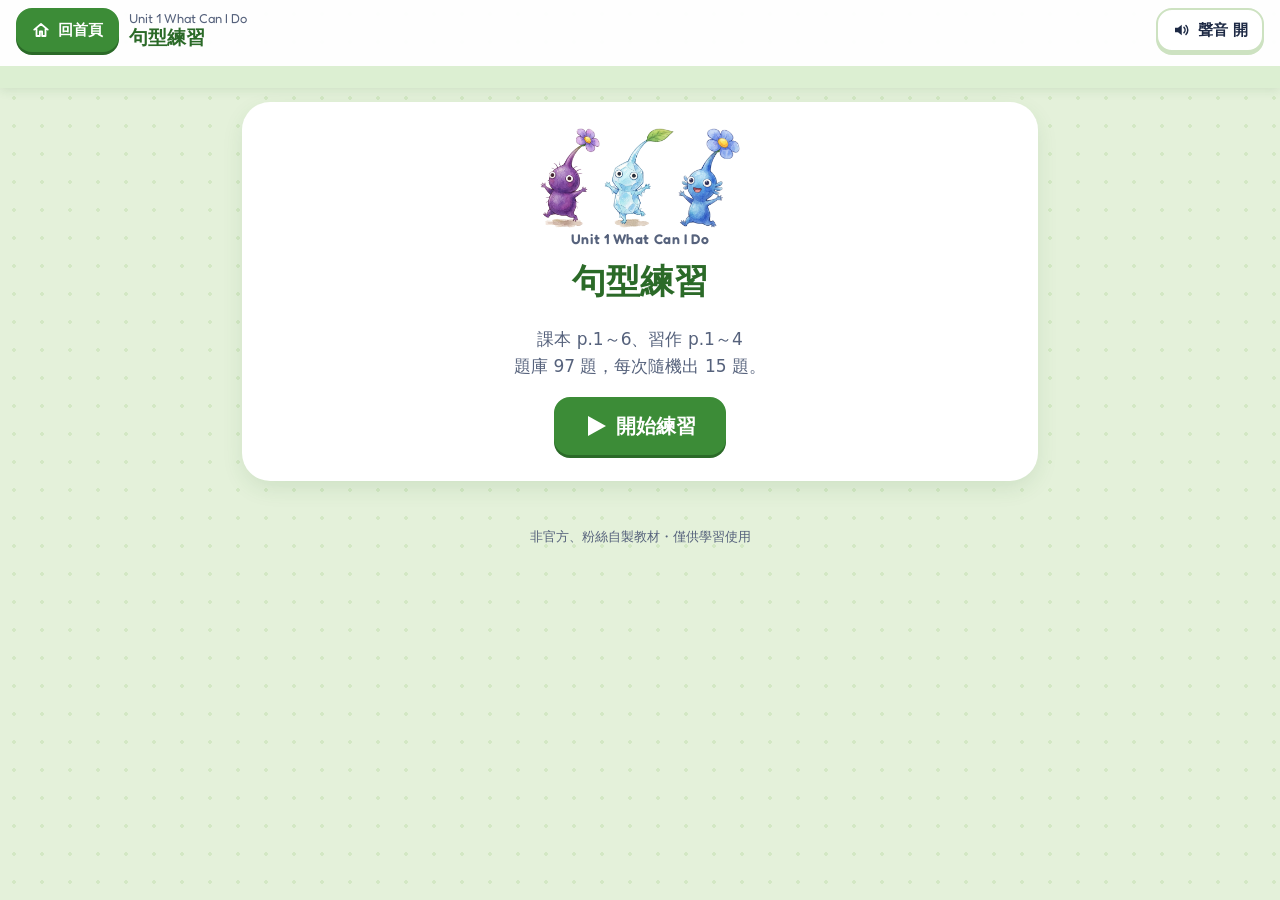
==== practice.html @ 88738b5f "建立 GreenKit English 練習網站（Unit 1～3 題庫） - 首頁、句型練習、聽力練習（每回隨機 15 題） - 題庫放在 banks/unit-1～3.md，網站直接讀 .md -" ====
<!doctype html>
<html lang="zh-Hant-TW">
<head>
<meta charset="utf-8">
<meta name="viewport" content="width=device-width, initial-scale=1">
<meta name="robots" content="noindex, nofollow">
<title>練習｜GreenKit English</title>
<link rel="preconnect" href="https://fonts.googleapis.com">
<link rel="stylesheet" href="https://fonts.googleapis.com/css2?family=Fredoka:wght@500;600;700&display=swap">
<link rel="stylesheet" href="assets/app.css?v=1.0.0">
</head>
<body class="practice">
<header class="topbar">
  <a class="btn home" id="homeBtn" href="index.html"></a>
  <div class="tb-title"><span id="unitName">GreenKit English</span><b id="modeName"></b></div>
  <button class="btn" id="soundBtn" type="button"></button>
  <div class="prog"><div class="prog-bar" id="progBar"></div><span id="progText"></span></div>
</header>

<main class="wrap narrow" id="main" aria-live="polite">
  <section class="card start"><p class="sub">讀取題庫中…</p></section>
</main>

<footer class="foot">非官方、粉絲自製教材・僅供學習使用</footer>

<script src="assets/app.js?v=1.0.0"></script>
<script src="assets/practice.js?v=1.0.0"></script>
</body>
</html>
---- assets/app.css ----
/* GreenKit English：全站樣式（配色沿用皮皮學習樂園的設計規範，只做亮色） */
:root{
  --meadow:#e4f1da;--panel:#ffffff;--ink:#1e2a45;--ink-soft:#56627c;
  --leaf:#3c8c37;--leaf-deep:#2b6a28;--leaf-soft:#dcefd2;
  --sun:#ffc93c;--sun-deep:#d9a21f;--berry:#e2483d;--grape:#7b4fb8;--frost:#3f9cc8;
  --line:#cde2c1;--good:#2f9e44;--good-soft:#dff3e3;--bad:#d6453a;--bad-soft:#fde4e1;--note:#fffdf4;
  --en:'Fredoka',"PingFang TC","Noto Sans TC","Microsoft JhengHei",system-ui,sans-serif;
  --zh:"PingFang TC","Noto Sans TC","Microsoft JhengHei",system-ui,sans-serif;
}
*{box-sizing:border-box}
[hidden]{display:none!important}
html{-webkit-text-size-adjust:100%}
body{margin:0;color:var(--ink);font-family:var(--zh);font-size:17px;line-height:1.6;
  background:var(--meadow) radial-gradient(circle,#d3e8c4 1.6px,transparent 1.8px) 0 0/28px 28px;min-height:100vh}
a{color:inherit}
button{font:inherit;color:inherit}
:focus-visible{outline:3px solid var(--frost);outline-offset:2px}
svg{width:1.2em;height:1.2em;flex:none}
.wrap{max-width:1100px;margin:0 auto;padding:0 16px 24px}
.wrap.narrow{max-width:820px}
.card{background:var(--panel);border-radius:24px;box-shadow:0 0 0 4px #fff,0 8px 24px rgba(43,106,40,.14);padding:22px 24px;margin:18px 0}
h1,h2,.logo,.kicker{font-family:var(--en)}
.kicker{margin:0;color:var(--ink-soft);font-size:14px;font-weight:600;letter-spacing:.04em}
.sub{color:var(--ink-soft)}
code{background:var(--leaf-soft);padding:0 6px;border-radius:6px}

/* buttons */
.btn{display:inline-flex;align-items:center;justify-content:center;gap:8px;min-height:48px;padding:8px 18px;border-radius:16px;border:2px solid var(--line);background:#fff;
  font-weight:700;font-size:17px;text-decoration:none;cursor:pointer;box-shadow:0 3px 0 var(--line);transition:transform .08s}
.btn:active{transform:translateY(2px);box-shadow:0 1px 0 var(--line)}
.btn.primary{background:var(--leaf);border-color:var(--leaf);color:#fff;box-shadow:0 3px 0 var(--leaf-deep)}
.btn.sun{background:var(--sun);border-color:var(--sun);color:#4a3500;box-shadow:0 3px 0 var(--sun-deep)}
.btn.big{min-height:58px;font-size:20px;padding:10px 28px}
.btn.small{min-height:44px;font-size:15px;padding:4px 12px;margin-top:8px}
.btn small{font-weight:600;font-size:13px;opacity:.85;margin-left:2px}
.icon-btn{display:inline-flex;align-items:center;justify-content:center;width:44px;height:44px;border-radius:50%;border:2px solid var(--line);background:#fff;cursor:pointer;vertical-align:middle;color:var(--leaf-deep)}

/* characters */
.pik{display:block;height:100%;width:auto;user-select:none;-webkit-user-select:none;transform-origin:50% 100%;animation:bob 2.6s ease-in-out infinite}
.crew{display:flex;justify-content:center;align-items:flex-end;gap:4px;height:96px}
.crew .pik:nth-child(2n){animation-delay:-1.1s}
.crew .pik:nth-child(3n){animation-delay:-.6s}
.hopper .pik{cursor:pointer}
.pik.hop{animation:hop .55s ease-out}
.pik.jump{animation:jump 1s ease-in-out infinite}
.crew .pik.jump:nth-child(2n){animation-delay:-.5s}
@keyframes bob{0%,100%{transform:translateY(0)}50%{transform:translateY(-3px)}}
@keyframes hop{0%{transform:translateY(0)}40%{transform:translateY(-26px)}70%{transform:translateY(0) scale(1.08,.92)}100%{transform:translateY(0)}}
@keyframes jump{0%,100%{transform:translateY(0)}45%{transform:translateY(-16px)}}
@keyframes shake{0%,100%{transform:translateX(0)}20%{transform:translateX(-8px)}40%{transform:translateX(8px)}60%{transform:translateX(-5px)}80%{transform:translateX(5px)}}
.shake{animation:shake .4s}

/* home */
.hero{text-align:center;padding:26px 16px 6px}
.hero .crew{height:110px}
.logo{margin:6px 0 0;font-size:46px;line-height:1.1;color:var(--leaf-deep)}
.logo span{color:var(--frost)}
.tag{margin:6px 0 0;color:var(--ink-soft);font-weight:600}
.units{display:grid;grid-template-columns:repeat(3,1fr);gap:18px;margin-top:8px}
.unit{position:relative;margin:0;display:flex;flex-direction:column;padding-top:20px}
.unit h2{margin:2px 0 4px;font-size:26px;line-height:1.2;color:var(--leaf-deep);padding-right:64px}
.unit-pik{position:absolute;right:16px;top:12px;height:78px}
.scope{margin:0 0 8px;color:var(--ink-soft);font-size:15px}
.topics{margin:0 0 14px;padding-left:20px;font-size:15px;font-family:var(--en);flex:1}
.topics li{margin:2px 0}
.unit-btns{display:grid;gap:10px}
.how h2{margin:0 0 6px;color:var(--leaf-deep)}
.how ul{margin:0;padding-left:22px}
.how li{margin:4px 0}
.note{font-size:14px;color:var(--ink-soft);background:var(--note);border:1px dashed var(--line);border-radius:12px;padding:10px 14px;margin:12px 0 0}
.foot{text-align:center;font-size:13px;color:var(--ink-soft);padding:8px 16px 26px}
@media (max-width:1000px){.units{grid-template-columns:repeat(2,1fr)}}
@media (max-width:640px){.units{grid-template-columns:1fr}.logo{font-size:36px}.hero .crew{height:80px}.crew .pik:nth-child(n+7){display:none}}

/* practice top bar */
.topbar{position:sticky;top:0;z-index:5;background:rgba(255,255,255,.96);box-shadow:0 2px 10px rgba(43,106,40,.12);display:grid;grid-template-columns:auto 1fr auto;align-items:center;gap:10px;padding:8px 16px 0}
.topbar .btn{min-height:44px;padding:4px 14px;font-size:15px}
.btn.home{background:var(--leaf);border-color:var(--leaf);color:#fff;box-shadow:0 3px 0 var(--leaf-deep)}
.tb-title{display:flex;flex-direction:column;line-height:1.25;min-width:0}
.tb-title span{font-family:var(--en);font-size:13px;color:var(--ink-soft);white-space:nowrap;overflow:hidden;text-overflow:ellipsis}
.tb-title b{font-size:19px;color:var(--leaf-deep)}
.prog{grid-column:1/-1;position:relative;height:22px;margin:4px -16px 0;background:var(--leaf-soft)}
.prog-bar{height:100%;width:0;background:var(--leaf);transition:width .3s}
.prog span{position:absolute;inset:0;text-align:center;font-size:13px;font-weight:700;line-height:22px}

/* start / question card */
.start{text-align:center}
.start h1{margin:4px 0;font-size:34px;color:var(--leaf-deep)}
.start .crew{height:100px}
.qhead{display:flex;justify-content:space-between;align-items:center;gap:10px;margin-bottom:6px}
.sec-tag{display:inline-block;font-size:14px;font-weight:700;color:#2c6f93;background:#e2f5fd;border-radius:999px;padding:3px 12px;font-family:var(--en)}
.qnum{font-family:var(--en);font-weight:700;color:var(--ink-soft);white-space:nowrap}
.prompt{font-size:21px;font-weight:700;margin:10px 0 6px}
.sentence{font-family:var(--en);font-size:26px;line-height:1.55;margin:6px 0 14px;font-weight:500}
.qa{display:block}
.qa b{color:var(--grape)}
.blank{display:inline-block;min-width:3.6em;border-bottom:3px solid var(--ink);text-align:center;margin:0 4px}
.blank.filled{color:var(--good);font-weight:700;border-color:var(--good)}
.zh{font-size:19px;color:var(--ink-soft);margin:4px 0 12px}
.zh.big{font-size:26px;color:var(--ink);font-weight:700}

.passage{background:var(--note);border:2px solid #f1e6b8;border-radius:16px;margin:8px 0 6px}
.passage summary{display:flex;align-items:center;gap:8px;min-height:44px;padding:4px 14px;font-weight:700;cursor:pointer;color:#8a6400}
.ptext{padding:0 16px 10px;font-family:var(--en);font-size:18px;line-height:1.65}
.ptext p{margin:0 0 8px}

.answers{display:grid;grid-template-columns:1fr 1fr;gap:12px;margin:8px 0}
.answers.stack{grid-template-columns:1fr}
.answers.tf{grid-template-columns:1fr 1fr}
.opt{min-height:58px;border-radius:16px;border:3px solid var(--line);background:#fff;padding:10px 14px;font-family:var(--en);font-size:19px;font-weight:500;text-align:left;cursor:pointer;box-shadow:0 3px 0 var(--line);display:flex;align-items:center;gap:10px}
.opt:hover:not(:disabled){border-color:var(--frost)}
.opt.right{border-color:var(--good);background:var(--good-soft);box-shadow:0 3px 0 var(--good)}
.opt.wrong{border-color:var(--bad);background:var(--bad-soft);box-shadow:0 3px 0 var(--bad);opacity:.75;cursor:default}
.tf .opt{justify-content:center;font-size:22px;font-weight:700;font-family:var(--zh)}
.tf-mark{font-family:var(--en);font-size:28px;color:var(--leaf-deep)}

.listen{display:flex;gap:12px;justify-content:center;flex-wrap:wrap;margin:10px 0 14px}
.heard{text-align:center;font-family:var(--en);font-size:20px;margin:0 0 8px}

/* tiles */
.slots{min-height:66px;border:3px dashed var(--line);border-radius:16px;padding:8px;display:flex;flex-wrap:wrap;gap:8px;align-items:center;margin:6px 0 8px;background:#fbfef8}
.slot-hint{color:#9aa6b8;padding:0 8px}
.slots.spell{gap:18px;justify-content:center}
.word{display:flex;gap:6px}
.slot,.tile{min-width:48px;min-height:50px;border-radius:12px;font-family:var(--en);font-size:21px;font-weight:600;padding:4px 12px;cursor:pointer}
.slot{border:3px solid var(--line);background:#fff}
.spell .slot{width:46px;min-width:0;padding:0;border-style:solid;border-width:0 0 4px;border-radius:6px;background:transparent}
.spell .slot.full{background:#fff;border:3px solid var(--frost)}
.slots:not(.spell) .slot.full{border-color:var(--frost);background:#eef8fd}
.slot.right{border-color:var(--good)!important;background:var(--good-soft)!important}
.slot.wrong{border-color:var(--bad)!important;background:var(--bad-soft)!important}
.answers.tiles{display:flex;flex-wrap:wrap;gap:10px;justify-content:center}
.tile{border:3px solid var(--sun-deep);background:#fff6d6;box-shadow:0 3px 0 var(--sun-deep)}
.letters .tile{width:52px;padding:0}
.tile:disabled{visibility:hidden}

/* feedback */
.feedback{display:flex;align-items:flex-end;gap:12px;margin:12px 0 4px}
.feedback .hopper{height:92px;min-width:52px;flex:none}
.bubble{position:relative;flex:1;border-radius:18px;padding:12px 16px;display:flex;flex-direction:column;gap:4px;align-items:flex-start}
.bubble b{font-size:19px}
.good .bubble{background:var(--good-soft);border:2px solid #a8dbb3}
.bad .bubble{background:var(--bad-soft);border:2px solid #f3b4ad}
.bubble::before{content:'';position:absolute;left:-10px;bottom:22px;border:10px solid transparent;border-left:0;border-right-color:inherit}
.good .bubble::before{border-right-color:#a8dbb3}
.bad .bubble::before{border-right-color:#f3b4ad}
.page-pill{display:inline-flex;align-items:center;gap:6px;background:#fff3c4;color:#8a6400;border-radius:999px;padding:3px 12px;font-weight:700;font-size:15px;margin:4px 6px 0 0}
.nav{display:flex;justify-content:flex-end;gap:10px;flex-wrap:wrap;margin-top:10px}
.nav.center{justify-content:center}

/* result */
.result{text-align:center}
.result h1{margin:6px 0 0;font-size:30px;color:var(--leaf-deep)}
.result h2{text-align:left;font-size:20px;margin:18px 0 6px}
.result .crew{height:90px}
.stars{margin:8px 0 0;display:flex;justify-content:center;gap:6px}
.stars i{color:#dfe5d8}
.stars i.on{color:var(--sun)}
.stars svg{width:44px;height:44px}
.go-pages{margin:10px 0}
.review{text-align:left;padding-left:26px;margin:0}
.review li{margin:0 0 12px;padding:10px 12px;border:2px solid var(--line);border-radius:14px}
.rq{font-family:var(--en);font-size:18px;margin:6px 0 2px}
.ra{margin:0;font-family:var(--en)}
.ra b{color:var(--good)}
.rp{margin:2px 0 0;display:flex;align-items:center;gap:6px;color:#8a6400;font-weight:700;font-size:15px}

@media (max-width:640px){
  .card{padding:16px;border-radius:20px}
  .sentence{font-size:22px}
  .answers,.answers.tf{grid-template-columns:1fr}
  .opt{font-size:18px}
  .topbar .btn span{display:none}
  .feedback .hopper{height:72px}
  .slot,.tile{font-size:19px}
  .letters .tile,.spell .slot{width:42px}
}
@media (prefers-reduced-motion:reduce){*{animation:none!important;transition:none!important}}
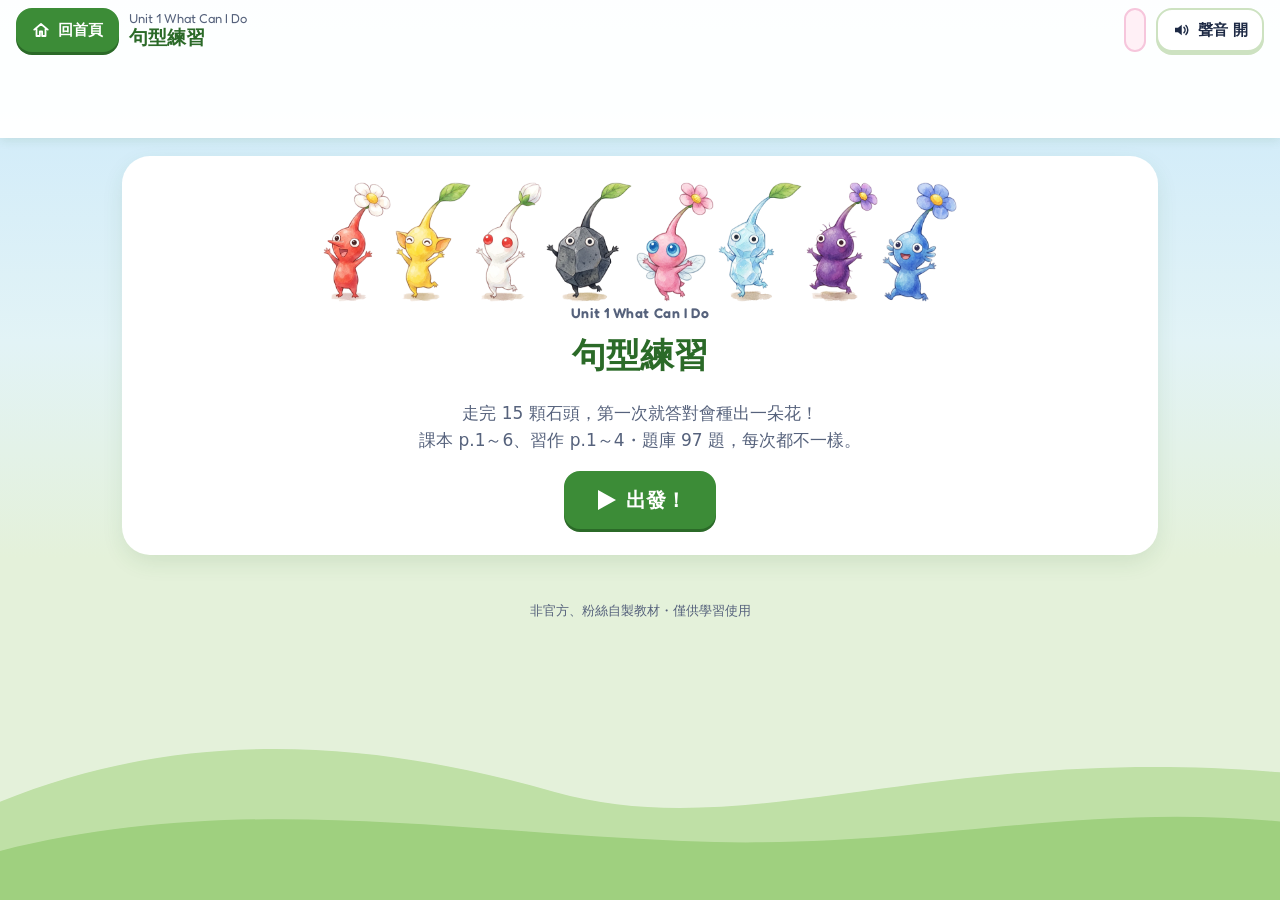
==== commit eb30d5c9: "練習頁改成遊戲畫面 - 上方 15 顆踏腳石小路，角色一題走一步，答對種花 - 每題由一位角色出題，題目是它的對話框；聽力點角色可再聽 - 彩色選項、花瓣特效、花朵計數、連續答對全員歡呼 - 成績改成" ====
--- a/practice.html
+++ b/practice.html
@@ -2,28 +2,38 @@
 <html lang="zh-Hant-TW">
 <head>
 <meta charset="utf-8">
-<meta name="viewport" content="width=device-width, initial-scale=1">
+<meta name="viewport" content="width=device-width, initial-scale=1, viewport-fit=cover">
 <meta name="robots" content="noindex, nofollow">
 <title>練習｜GreenKit English</title>
 <link rel="preconnect" href="https://fonts.googleapis.com">
 <link rel="stylesheet" href="https://fonts.googleapis.com/css2?family=Fredoka:wght@500;600;700&display=swap">
-<link rel="stylesheet" href="assets/app.css?v=1.0.0">
+<link rel="stylesheet" href="assets/app.css?v=1.1.0">
+<link rel="stylesheet" href="assets/play.css?v=1.1.0">
 </head>
 <body class="practice">
+<div class="scenery" aria-hidden="true">
+  <div class="cloud c1"></div><div class="cloud c2"></div><div class="cloud c3"></div>
+  <svg class="hills" viewBox="0 0 1200 220" preserveAspectRatio="none"><path d="M0,120 C180,40 360,60 520,110 C700,165 880,60 1200,90 V220 H0Z" fill="#bfe0a6"/><path d="M0,170 C220,110 420,150 640,160 C860,170 1000,120 1200,140 V220 H0Z" fill="#9fd07f"/></svg>
+</div>
+
 <header class="topbar">
   <a class="btn home" id="homeBtn" href="index.html"></a>
   <div class="tb-title"><span id="unitName">GreenKit English</span><b id="modeName"></b></div>
-  <button class="btn" id="soundBtn" type="button"></button>
-  <div class="prog"><div class="prog-bar" id="progBar"></div><span id="progText"></span></div>
+  <div class="tb-right">
+    <span class="bloom" id="bloom" title="第一次就答對的花"></span>
+    <button class="btn" id="soundBtn" type="button"></button>
+  </div>
+  <div class="trail" id="trail" aria-hidden="true"></div>
 </header>
 
-<main class="wrap narrow" id="main" aria-live="polite">
+<main class="wrap play" id="main" aria-live="polite">
   <section class="card start"><p class="sub">讀取題庫中…</p></section>
 </main>
 
+<div class="cheer" id="cheer" hidden></div>
 <footer class="foot">非官方、粉絲自製教材・僅供學習使用</footer>
 
-<script src="assets/app.js?v=1.0.0"></script>
-<script src="assets/practice.js?v=1.0.0"></script>
+<script src="assets/app.js?v=1.1.0"></script>
+<script src="assets/practice.js?v=1.1.0"></script>
 </body>
 </html>
--- a/assets/play.css
+++ b/assets/play.css
@@ -0,0 +1,117 @@
+/* GreenKit English：練習頁的遊戲畫面（小路、出題角色、彩色選項、花瓣特效、花園）。以 iPad 為主。 */
+
+/* 背景：天空、雲、山坡 */
+body.practice{background:#e4f1da}
+.scenery{position:fixed;inset:0;z-index:-1;background:linear-gradient(#c9e8fb 0,#e2f3f6 38%,#e4f1da 62%);overflow:hidden;pointer-events:none}
+.hills{position:absolute;left:0;right:0;bottom:0;width:100%;height:24vh}
+.cloud{position:absolute;width:150px;height:46px;background:#fff;border-radius:40px;opacity:.85;animation:drift 70s linear infinite}
+.cloud::before,.cloud::after{content:'';position:absolute;background:#fff;border-radius:50%}
+.cloud::before{width:64px;height:64px;left:22px;top:-30px}
+.cloud::after{width:80px;height:80px;left:62px;top:-42px}
+.cloud.c1{top:16%;left:-160px}
+.cloud.c2{top:34%;left:-160px;transform:scale(.7);animation-duration:95s;animation-delay:-40s}
+.cloud.c3{top:8%;left:-160px;transform:scale(.55);animation-duration:120s;animation-delay:-80s}
+@keyframes drift{to{left:110%}}
+
+/* 頂列 */
+.topbar{grid-template-columns:auto 1fr auto;padding:8px 16px 0}
+.tb-right{display:flex;align-items:center;gap:10px}
+.bloom{display:inline-flex;align-items:center;gap:4px;min-height:44px;padding:2px 12px 2px 6px;border-radius:999px;background:#fff0f6;border:2px solid #f6c6dc;font-family:var(--en);font-size:22px;color:#b0436f}
+.bloom .flower{width:34px;height:34px}
+.bloom.pop{animation:pop .45s}
+@keyframes pop{40%{transform:scale(1.3)}}
+
+/* 小路：15 顆踏腳石 */
+.trail{grid-column:1/-1;position:relative;height:74px;margin:2px 4px 0}
+.trail .path{position:absolute;left:0;right:0;top:50px;border-top:4px dashed #b9d9a3}
+.stone{position:absolute;top:50px;width:24px;height:16px;margin:-8px 0 0 -12px;border-radius:50%;background:#d7cbb4;box-shadow:inset 0 -3px 0 #b8aa8f}
+.stone.cur{background:#ffe48a;box-shadow:0 0 0 4px rgba(255,201,60,.45),inset 0 -3px 0 #d9a21f}
+.stone .flower{position:absolute;width:30px;height:30px;left:-3px;top:-24px;animation:popin .4s}
+.walker{position:absolute;top:0;height:52px;transform:translateX(-50%);transition:left .6s cubic-bezier(.5,1.6,.5,1)}
+.walker .pik{height:52px}
+.trail-text{position:absolute;right:0;top:0;font-size:13px;font-weight:700;color:var(--ink-soft);background:rgba(255,255,255,.85);border-radius:999px;padding:0 10px}
+@keyframes popin{0%{transform:scale(0)}70%{transform:scale(1.2)}100%{transform:scale(1)}}
+
+/* 出題角色＋對話框 */
+.wrap.play{max-width:1060px;padding-top:4px}
+.scene-q{display:grid;grid-template-columns:190px 1fr;gap:6px;align-items:start;margin-top:14px}
+.host{position:sticky;top:150px;height:220px;display:flex;flex-direction:column;align-items:center;justify-content:flex-end;animation:enter .55s cubic-bezier(.3,1.5,.5,1)}
+.host .pik{height:200px}
+.host.speaker{cursor:pointer}
+.host-hint{display:inline-flex;align-items:center;gap:4px;font-size:14px;font-weight:700;color:var(--leaf-deep);background:#fff;border-radius:999px;padding:2px 10px;margin-top:4px;box-shadow:0 2px 0 var(--line)}
+.pik.talking{animation:hop .5s ease-in-out infinite}
+@keyframes enter{0%{transform:translateY(60px) scale(.5);opacity:0}100%{transform:none;opacity:1}}
+
+.scene-q .card.q{position:relative;margin:0;border-top:10px solid var(--hc,#9dbbf5)}
+.scene-q .card.q::before{content:'';position:absolute;left:-22px;top:120px;border:14px solid transparent;border-right:22px solid #fff;border-left:0}
+.sentence{font-size:30px}
+.prompt{font-size:22px}
+
+/* 彩色選項 */
+.opt{position:relative;min-height:68px;font-size:21px;border-width:3px;transition:transform .12s}
+.opt:active:not(:disabled){transform:scale(.97)}
+.opt .badge{flex:none;display:inline-flex;align-items:center;justify-content:center;width:40px;height:40px;border-radius:50%;background:var(--bc);color:#fff;font-family:var(--en);font-weight:700;font-size:20px;box-shadow:inset 0 -3px 0 rgba(0,0,0,.18);text-shadow:0 1px 0 rgba(0,0,0,.25)}
+.opt:hover:not(:disabled){border-color:var(--bc)}
+.opt.right{animation:pop .45s;border-color:var(--good)!important}
+.opt.right .badge{background:var(--good)}
+.tf .opt{min-height:96px;font-size:28px;flex-direction:column;gap:2px}
+.tf .opt .badge{width:54px;height:54px;font-size:30px}
+.tf .opt .otext{font-size:20px}
+
+/* 字卡、字母 */
+.tile{border:3px solid var(--tc);background:#fff;box-shadow:0 4px 0 var(--tc);min-height:56px;font-size:23px;transition:transform .1s}
+.tile:active{transform:translateY(3px);box-shadow:0 1px 0 var(--tc)}
+.letters .tile{width:56px}
+.slots:not(.spell) .slot.full,.spell .slot.full{border-color:var(--tc);background:#fff;animation:popin .25s}
+.slots{min-height:76px;background:rgba(255,255,255,.7)}
+
+/* 回饋 */
+.feedback .hopper{height:100px;animation:enter .45s cubic-bezier(.3,1.5,.5,1)}
+.nav .btn.big{min-width:200px}
+
+/* 花瓣、飛行的花、連續答對 */
+.petal{position:fixed;z-index:30;width:14px;height:10px;margin:-5px 0 0 -7px;border-radius:50% 50% 50% 0;pointer-events:none;animation:petal .9s ease-out forwards}
+@keyframes petal{to{transform:translate(var(--dx),var(--dy)) rotate(var(--rot));opacity:0}}
+.fly{position:fixed;z-index:31;width:48px;height:48px;margin:-24px 0 0 -24px;pointer-events:none;transition:transform .75s cubic-bezier(.4,-.3,.6,1),opacity .75s}
+.fly .flower{width:100%;height:100%}
+.cheer{position:fixed;inset:0;z-index:40;display:flex;align-items:center;justify-content:center;pointer-events:none}
+.cheer-box{background:#fffdf4;border:4px solid var(--sun);border-radius:28px;padding:16px 30px 20px;text-align:center;box-shadow:0 12px 40px rgba(0,0,0,.18);animation:popin .45s}
+.cheer-box .crew{height:110px}
+.cheer-box b{display:block;font-size:34px;color:#b06a00;margin-top:4px}
+
+/* 開始畫面 */
+.start .crew.big{height:120px}
+
+/* 成績：我的花園 */
+.garden{position:relative;border-radius:20px;background:linear-gradient(#d8f0ff 0,#eaf7e0 55%,#a6d68a 55%,#8cc66f 100%);padding:14px 10px 18px;margin:-4px -4px 6px}
+.garden .crew{height:96px}
+.beds{display:flex;flex-wrap:wrap;justify-content:center;gap:4px 3px;margin-top:6px}
+.bed{width:44px;height:56px;display:flex;align-items:flex-end;justify-content:center;animation:grow .5s backwards}
+.bed .flower{width:44px;height:44px}
+@keyframes grow{0%{transform:scale(0) translateY(20px)}100%{transform:none}}
+.result h1{font-size:28px}
+
+/* iPad 直放、手機：角色縮小放在對話框上面 */
+@media (max-width:900px),(orientation:portrait){
+  .scene-q{grid-template-columns:1fr;gap:0}
+  .host{position:relative;top:auto;height:auto;flex-direction:row;justify-content:flex-start;gap:10px;padding-left:18px;margin-bottom:-6px;z-index:1}
+  .host .pik{height:150px}
+  .scene-q .card.q::before{left:56px;top:-26px;border:12px solid transparent;border-bottom:16px solid var(--hc,#9dbbf5);border-top:0}
+}
+@media (max-width:640px){
+  .bloom{font-size:18px;padding-right:8px}
+  .bloom .flower{width:26px;height:26px}
+  .stone{width:16px;height:12px;margin:-6px 0 0 -8px}
+  .stone .flower{width:22px;height:22px;left:-3px;top:-18px}
+  .walker,.walker .pik{height:40px}
+  .trail{height:66px}.trail .path,.stone{top:44px}
+  .host .pik{height:84px}
+  .sentence{font-size:23px}
+  .opt{min-height:58px;font-size:18px}
+  .opt .badge{width:34px;height:34px;font-size:17px}
+  .tf .opt{min-height:80px}
+  .tile{font-size:20px}
+  .letters .tile{width:46px}
+  .cheer-box b{font-size:26px}
+}
+@media (prefers-reduced-motion:reduce){.cloud{display:none}}
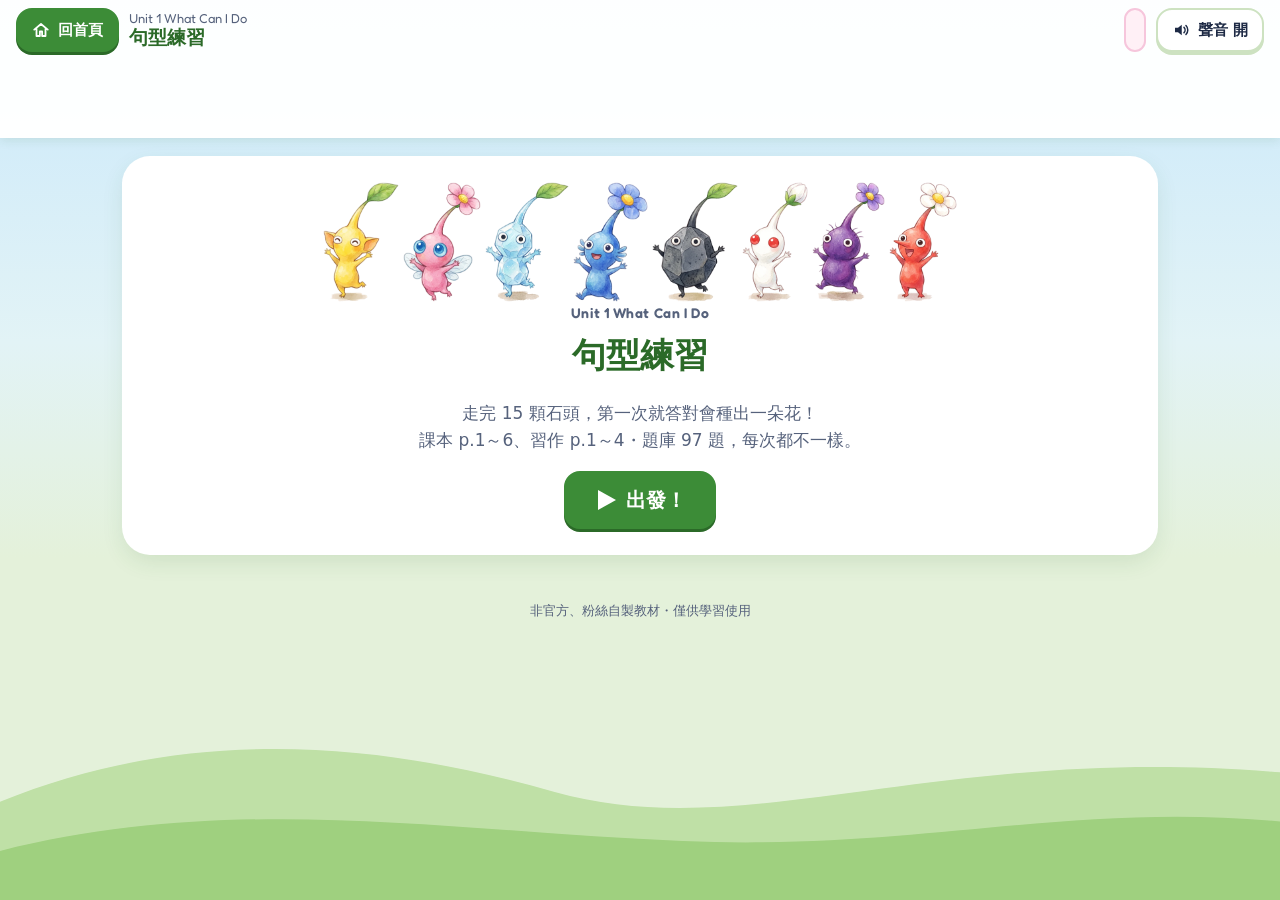
==== commit ba24624b: "題庫標示原題／自編，畫面提醒自編題 - 題庫 .md 每一題加「來源」欄：原題或自編 - 自編題在畫面上標「自編練習」，說明課本和習作上沒有這一題 - 自編題的提示頁碼改成「相關內容在…」；成績的複習" ====
--- a/practice.html
+++ b/practice.html
@@ -7,8 +7,8 @@
 <title>練習｜GreenKit English</title>
 <link rel="preconnect" href="https://fonts.googleapis.com">
 <link rel="stylesheet" href="https://fonts.googleapis.com/css2?family=Fredoka:wght@500;600;700&display=swap">
-<link rel="stylesheet" href="assets/app.css?v=1.1.0">
-<link rel="stylesheet" href="assets/play.css?v=1.1.0">
+<link rel="stylesheet" href="assets/app.css?v=1.2.0">
+<link rel="stylesheet" href="assets/play.css?v=1.2.0">
 </head>
 <body class="practice">
 <div class="scenery" aria-hidden="true">
@@ -33,7 +33,7 @@
 <div class="cheer" id="cheer" hidden></div>
 <footer class="foot">非官方、粉絲自製教材・僅供學習使用</footer>
 
-<script src="assets/app.js?v=1.1.0"></script>
-<script src="assets/practice.js?v=1.1.0"></script>
+<script src="assets/app.js?v=1.2.0"></script>
+<script src="assets/practice.js?v=1.2.0"></script>
 </body>
 </html>
--- a/assets/play.css
+++ b/assets/play.css
@@ -115,3 +115,9 @@
   .cheer-box b{font-size:26px}
 }
 @media (prefers-reduced-motion:reduce){.cloud{display:none}}
+
+/* 自編題的提醒 */
+.tags{display:flex;flex-wrap:wrap;gap:6px;align-items:center}
+.src-tag{display:inline-block;font-size:13px;font-weight:700;color:#8a4b00;background:#ffe7c2;border:1.5px dashed #e0a24a;border-radius:999px;padding:2px 10px;margin-left:6px}
+.tags .src-tag{margin-left:0}
+.self-note{display:flex;align-items:center;gap:6px;margin:4px 0 0;font-size:14px;color:#8a4b00;background:#fff6e6;border-radius:10px;padding:4px 10px}
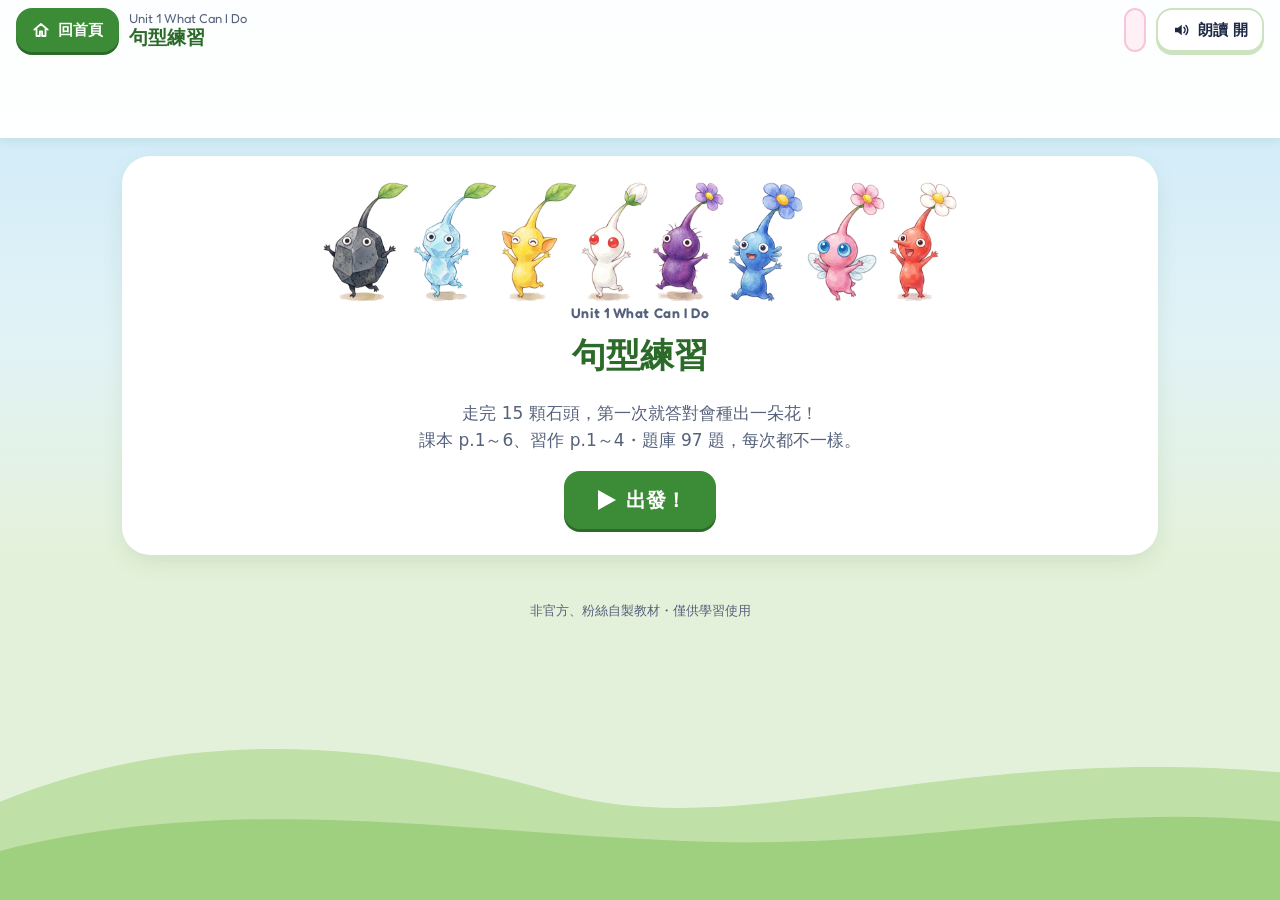
==== commit f3c803cc: "拿掉所有音效，只保留英文朗讀 - 移除按字卡、答對、答錯、歡呼、成績的嗶嗶聲 - 右上角按鈕改名為「朗讀 開/關」  Co-Authored-By: Claude Opus 5.5 <noreply@" ====
--- a/practice.html
+++ b/practice.html
@@ -7,8 +7,8 @@
 <title>練習｜GreenKit English</title>
 <link rel="preconnect" href="https://fonts.googleapis.com">
 <link rel="stylesheet" href="https://fonts.googleapis.com/css2?family=Fredoka:wght@500;600;700&display=swap">
-<link rel="stylesheet" href="assets/app.css?v=1.2.0">
-<link rel="stylesheet" href="assets/play.css?v=1.2.0">
+<link rel="stylesheet" href="assets/app.css?v=1.2.1">
+<link rel="stylesheet" href="assets/play.css?v=1.2.1">
 </head>
 <body class="practice">
 <div class="scenery" aria-hidden="true">
@@ -33,7 +33,7 @@
 <div class="cheer" id="cheer" hidden></div>
 <footer class="foot">非官方、粉絲自製教材・僅供學習使用</footer>
 
-<script src="assets/app.js?v=1.2.0"></script>
-<script src="assets/practice.js?v=1.2.0"></script>
+<script src="assets/app.js?v=1.2.1"></script>
+<script src="assets/practice.js?v=1.2.1"></script>
 </body>
 </html>
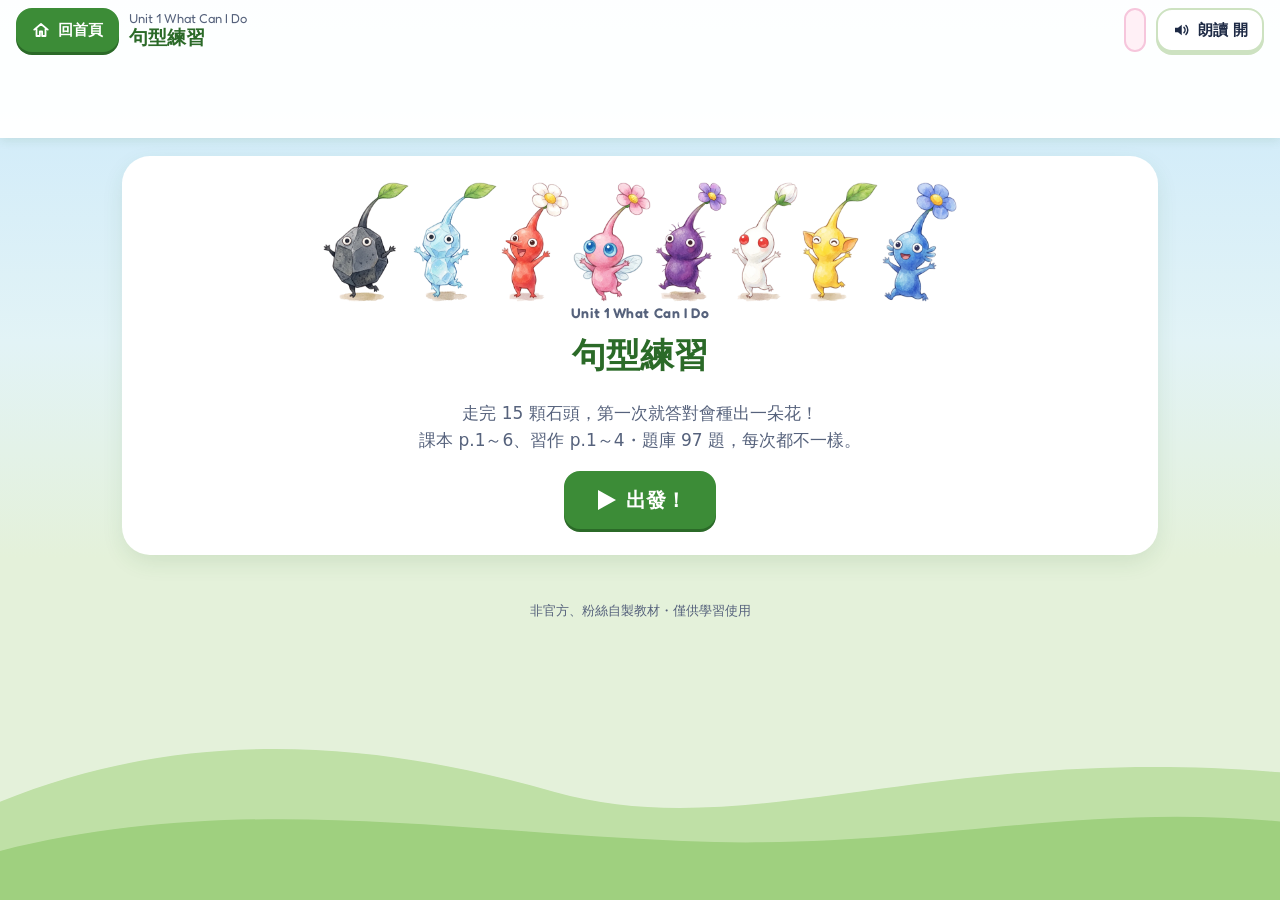
==== commit 94ffa6b8: "閱讀文章字體放大 Co-Authored-By: Claude Opus 5.5 <noreply@anthropic.com>" ====
--- a/practice.html
+++ b/practice.html
@@ -7,8 +7,8 @@
 <title>練習｜GreenKit English</title>
 <link rel="preconnect" href="https://fonts.googleapis.com">
 <link rel="stylesheet" href="https://fonts.googleapis.com/css2?family=Fredoka:wght@500;600;700&display=swap">
-<link rel="stylesheet" href="assets/app.css?v=1.2.1">
-<link rel="stylesheet" href="assets/play.css?v=1.2.1">
+<link rel="stylesheet" href="assets/app.css?v=1.2.2">
+<link rel="stylesheet" href="assets/play.css?v=1.2.2">
 </head>
 <body class="practice">
 <div class="scenery" aria-hidden="true">
@@ -33,7 +33,7 @@
 <div class="cheer" id="cheer" hidden></div>
 <footer class="foot">非官方、粉絲自製教材・僅供學習使用</footer>
 
-<script src="assets/app.js?v=1.2.1"></script>
-<script src="assets/practice.js?v=1.2.1"></script>
+<script src="assets/app.js?v=1.2.2"></script>
+<script src="assets/practice.js?v=1.2.2"></script>
 </body>
 </html>
--- a/assets/play.css
+++ b/assets/play.css
@@ -121,3 +121,10 @@
 .src-tag{display:inline-block;font-size:13px;font-weight:700;color:#8a4b00;background:#ffe7c2;border:1.5px dashed #e0a24a;border-radius:999px;padding:2px 10px;margin-left:6px}
 .tags .src-tag{margin-left:0}
 .self-note{display:flex;align-items:center;gap:6px;margin:4px 0 0;font-size:14px;color:#8a4b00;background:#fff6e6;border-radius:10px;padding:4px 10px}
+
+/* 閱讀文章：字放大 */
+.ptext{font-size:24px;line-height:1.7;padding:2px 20px 14px}
+.ptext p{margin:0 0 10px}
+.ptext b{font-size:26px}
+.passage summary{font-size:18px}
+@media (max-width:640px){.ptext{font-size:20px;padding:0 14px 10px}.ptext b{font-size:21px}}
